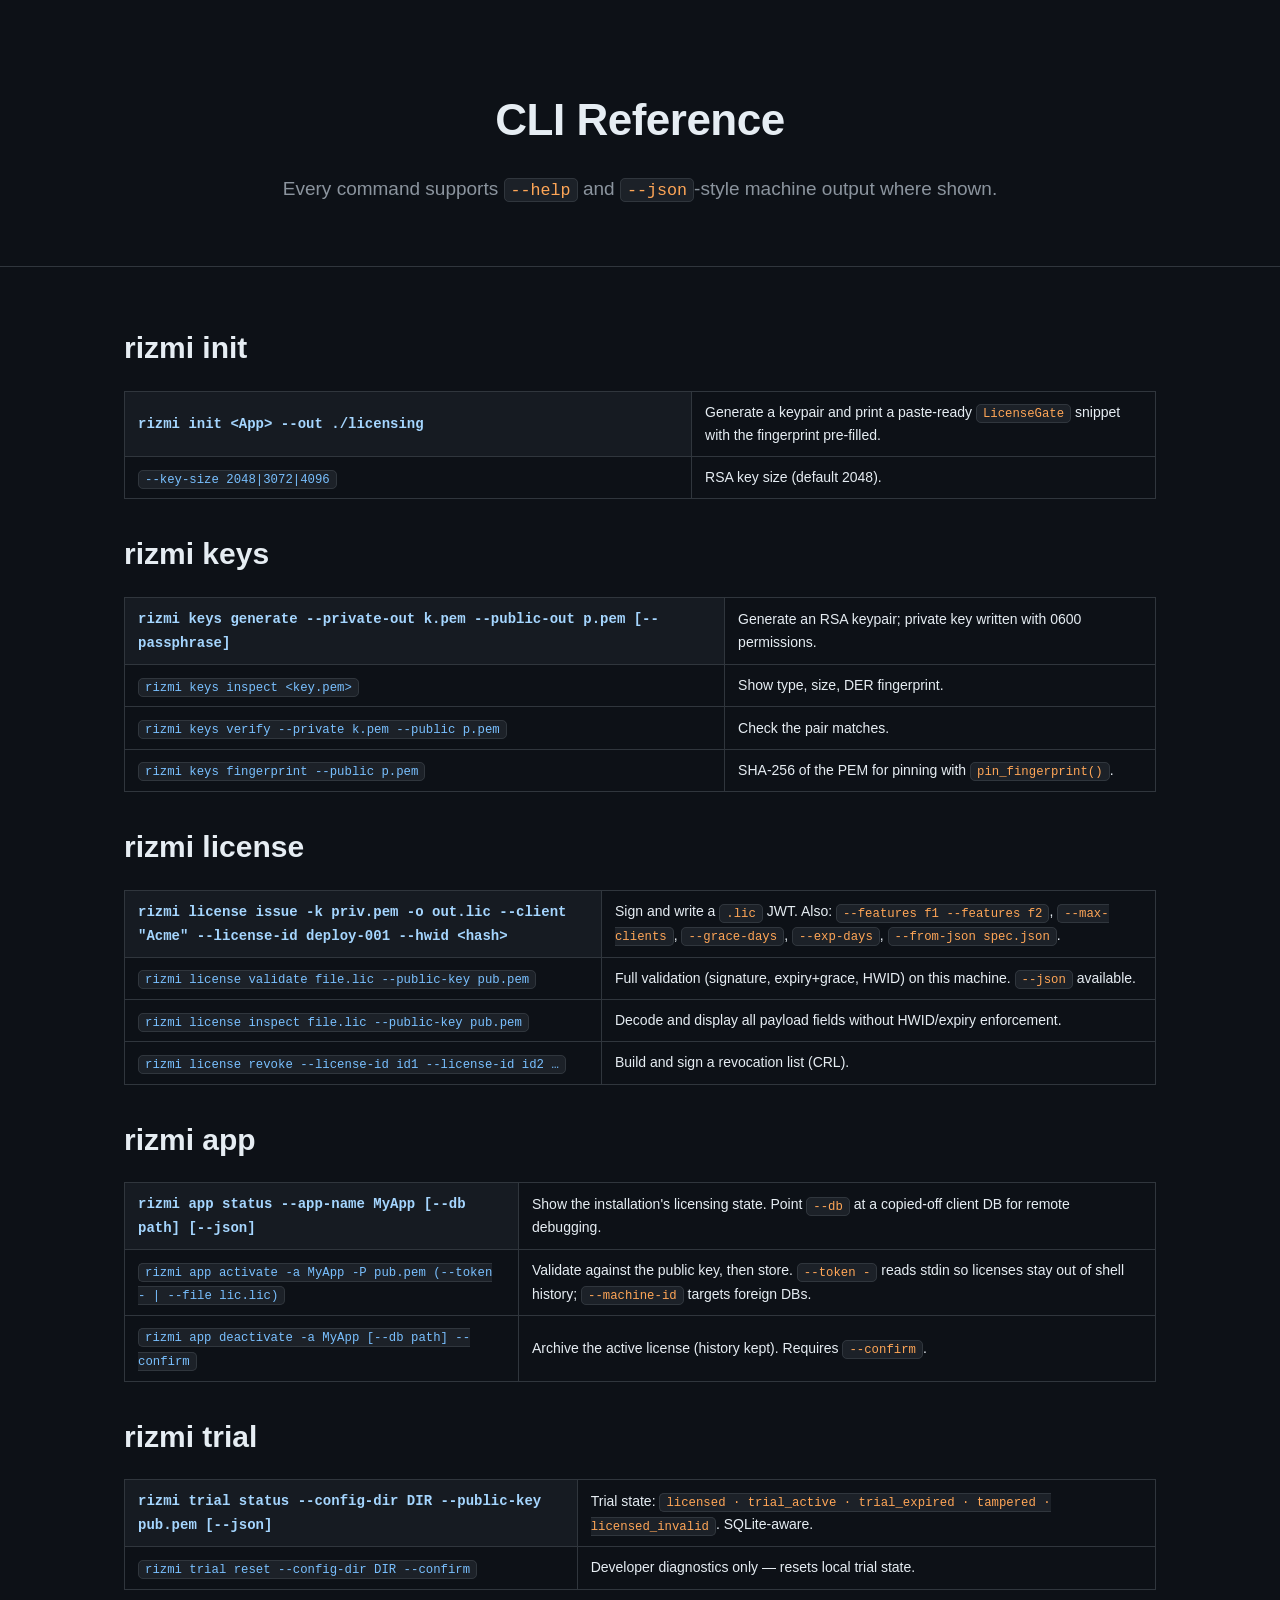
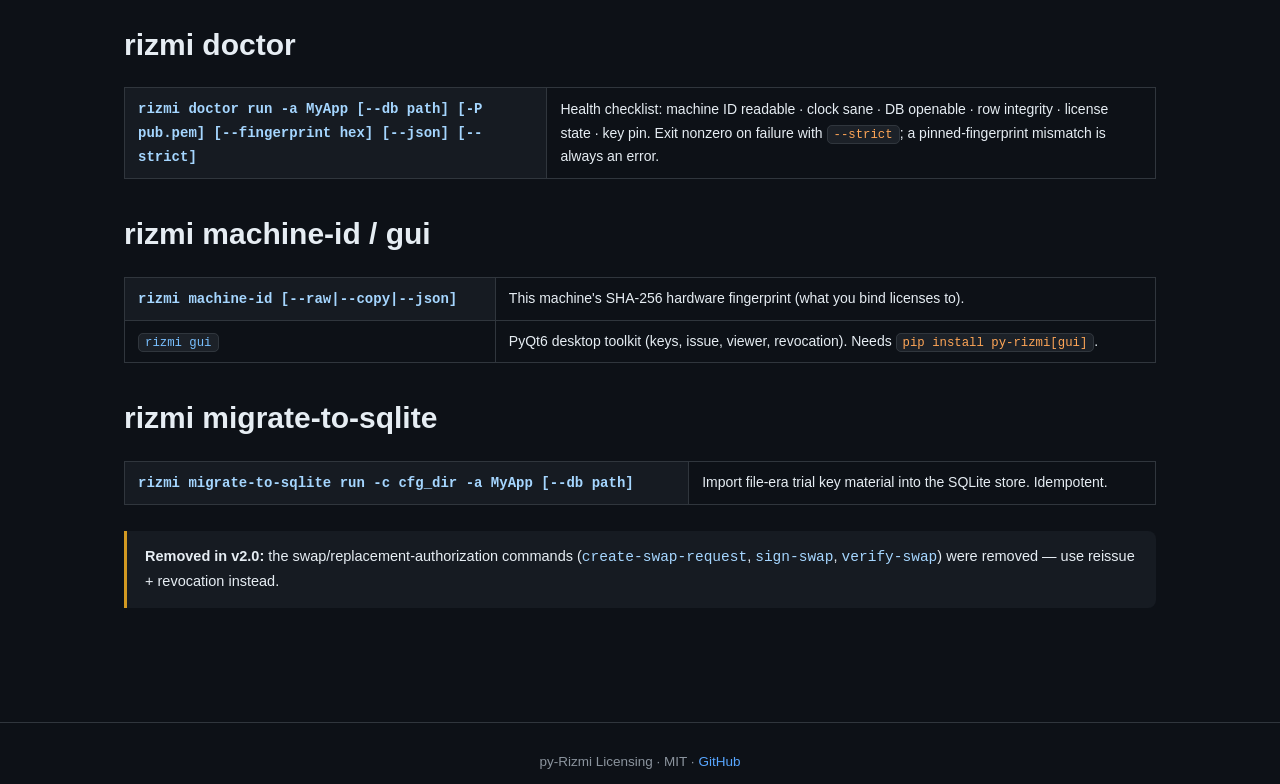
==== docs/site/cli.html @ 98a6d1af "docs: pro documentation site (GitHub Pages) + DX-era README - docs/site: index (features/hero), quic" ====
<!DOCTYPE html>
<html lang="en">
<head>
<meta charset="utf-8">
<meta name="viewport" content="width=device-width, initial-scale=1">
<title>CLI Reference — py-Rizmi</title>
<link rel="stylesheet" href="assets/style.css">
</head>
<body>
<script src="assets/header.js"></script>

<section class="hero" style="border-top:none;padding-bottom:30px;">
  <div class="container"><h1>CLI Reference</h1>
  <p class="sub">Every command supports <code>--help</code> and <code>--json</code>-style machine output where shown.</p></div>
</section>

<section><div class="container">

  <h2>rizmi init</h2>
  <table class="doc">
    <tr><th style="width:55%"><code>rizmi init &lt;App&gt; --out ./licensing</code></th><td>Generate a keypair and print a paste-ready <code>LicenseGate</code> snippet with the fingerprint pre-filled.</td></tr>
    <tr><td><code>--key-size 2048|3072|4096</code></td><td>RSA key size (default 2048).</td></tr>
  </table>

  <h2 style="margin-top:30px;">rizmi keys</h2>
  <table class="doc">
    <tr><th><code>rizmi keys generate --private-out k.pem --public-out p.pem [--passphrase]</code></th><td>Generate an RSA keypair; private key written with 0600 permissions.</td></tr>
    <tr><td><code>rizmi keys inspect &lt;key.pem&gt;</code></td><td>Show type, size, DER fingerprint.</td></tr>
    <tr><td><code>rizmi keys verify --private k.pem --public p.pem</code></td><td>Check the pair matches.</td></tr>
    <tr><td><code>rizmi keys fingerprint --public p.pem</code></td><td>SHA-256 of the PEM for pinning with <code>pin_fingerprint()</code>.</td></tr>
  </table>

  <h2 style="margin-top:30px;">rizmi license</h2>
  <table class="doc">
    <tr><th><code>rizmi license issue -k priv.pem -o out.lic --client "Acme" --license-id deploy-001 --hwid &lt;hash&gt;</code></th><td>Sign and write a <code>.lic</code> JWT. Also: <code>--features f1 --features f2</code>, <code>--max-clients</code>, <code>--grace-days</code>, <code>--exp-days</code>, <code>--from-json spec.json</code>.</td></tr>
    <tr><td><code>rizmi license validate file.lic --public-key pub.pem</code></td><td>Full validation (signature, expiry+grace, HWID) on this machine. <code>--json</code> available.</td></tr>
    <tr><td><code>rizmi license inspect file.lic --public-key pub.pem</code></td><td>Decode and display all payload fields without HWID/expiry enforcement.</td></tr>
    <tr><td><code>rizmi license revoke --license-id id1 --license-id id2 …</code></td><td>Build and sign a revocation list (CRL).</td></tr>
  </table>

  <h2 style="margin-top:30px;">rizmi app</h2>
  <table class="doc">
    <tr><th><code>rizmi app status --app-name MyApp [--db path] [--json]</code></th><td>Show the installation's licensing state. Point <code>--db</code> at a copied-off client DB for remote debugging.</td></tr>
    <tr><td><code>rizmi app activate -a MyApp -P pub.pem (--token - | --file lic.lic)</code></td><td>Validate against the public key, then store. <code>--token -</code> reads stdin so licenses stay out of shell history; <code>--machine-id</code> targets foreign DBs.</td></tr>
    <tr><td><code>rizmi app deactivate -a MyApp [--db path] --confirm</code></td><td>Archive the active license (history kept). Requires <code>--confirm</code>.</td></tr>
  </table>

  <h2 style="margin-top:30px;">rizmi trial</h2>
  <table class="doc">
    <tr><th><code>rizmi trial status --config-dir DIR --public-key pub.pem [--json]</code></th><td>Trial state: <code>licensed · trial_active · trial_expired · tampered · licensed_invalid</code>. SQLite-aware.</td></tr>
    <tr><td><code>rizmi trial reset --config-dir DIR --confirm</code></td><td>Developer diagnostics only — resets local trial state.</td></tr>
  </table>

  <h2 style="margin-top:30px;">rizmi doctor</h2>
  <table class="doc">
    <tr><th><code>rizmi doctor run -a MyApp [--db path] [-P pub.pem] [--fingerprint hex] [--json] [--strict]</code></th><td>Health checklist: machine ID readable · clock sane · DB openable · row integrity · license state · key pin. Exit nonzero on failure with <code>--strict</code>; a pinned-fingerprint mismatch is always an error.</td></tr>
  </table>

  <h2 style="margin-top:30px;">rizmi machine-id / gui</h2>
  <table class="doc">
    <tr><th><code>rizmi machine-id [--raw|--copy|--json]</code></th><td>This machine's SHA-256 hardware fingerprint (what you bind licenses to).</td></tr>
    <tr><td><code>rizmi gui</code></td><td>PyQt6 desktop toolkit (keys, issue, viewer, revocation). Needs <code>pip install py-rizmi[gui]</code>.</td></tr>
  </table>

  <h2 style="margin-top:30px;">rizmi migrate-to-sqlite</h2>
  <table class="doc">
    <tr><th><code>rizmi migrate-to-sqlite run -c cfg_dir -a MyApp [--db path]</code></th><td>Import file-era trial key material into the SQLite store. Idempotent.</td></tr>
  </table>

  <div class="note warn" style="margin-top:26px;"><b>Removed in v2.0:</b> the swap/replacement-authorization commands (<code>create-swap-request</code>, <code>sign-swap</code>, <code>verify-swap</code>) were removed — use reissue + revocation instead.</div>
</div></section>

<footer class="site"><div class="container">py-Rizmi Licensing · MIT · <a href="https://github.com/Ramzi-Hadrouk/py-rizmi">GitHub</a></div></footer>
</body>
</html>
---- docs/site/assets/style.css ----
:root {
  --bg: #0d1117;
  --bg-alt: #161b22;
  --border: #30363d;
  --fg: #e6edf3;
  --muted: #8b949e;
  --accent: #58a6ff;
  --green: #3fb950;
  --red: #f85149;
  --yellow: #d29922;
  --code-bg: #1c2128;
}
* { box-sizing: border-box; margin: 0; padding: 0; }
body {
  font-family: -apple-system, BlinkMacSystemFont, "Segoe UI", Helvetica, Arial, sans-serif;
  background: var(--bg); color: var(--fg); line-height: 1.65;
}
a { color: var(--accent); text-decoration: none; }
a:hover { text-decoration: underline; }
.container { max-width: 1080px; margin: 0 auto; padding: 0 24px; }

/* header */
header.site {
  position: sticky; top: 0; z-index: 10;
  background: rgba(13,17,23,.92); backdrop-filter: blur(8px);
  border-bottom: 1px solid var(--border);
}
header.site .container { display: flex; align-items: center; gap: 24px; height: 62px; }
.logo { font-weight: 700; font-size: 18px; color: var(--fg); }
.logo span { color: var(--accent); }
nav.main { display: flex; gap: 20px; margin-left: auto; flex-wrap: wrap; }
nav.main a { color: var(--muted); font-size: 14px; }
nav.main a:hover, nav.main a.active { color: var(--fg); }
.gh-btn {
  border: 1px solid var(--border); border-radius: 6px; padding: 5px 12px;
  font-size: 13px; color: var(--fg) !important;
}

/* hero */
.hero { padding: 84px 0 64px; text-align: center; }
.hero h1 { font-size: 44px; letter-spacing: -.5px; margin-bottom: 16px; }
.hero h1 em { font-style: normal; color: var(--accent); }
.hero p.sub { font-size: 19px; color: var(--muted); max-width: 720px; margin: 0 auto 32px; }
.badges { display: flex; gap: 10px; justify-content: center; flex-wrap: wrap; margin-bottom: 36px; }
.badge { border: 1px solid var(--border); border-radius: 999px; padding: 4px 14px; font-size: 12.5px; color: var(--muted); }
.btn-row { display: flex; gap: 14px; justify-content: center; flex-wrap: wrap; }
.btn { border-radius: 8px; padding: 11px 22px; font-weight: 600; font-size: 15px; }
.btn.primary { background: var(--accent); color: #0d1117; }
.btn.ghost { border: 1px solid var(--border); color: var(--fg); }

/* sections */
section { padding: 56px 0; border-top: 1px solid var(--border); }
section h2 { font-size: 30px; margin-bottom: 10px; }
section p.lead { color: var(--muted); font-size: 16.5px; max-width: 760px; margin-bottom: 34px; }
.grid { display: grid; grid-template-columns: repeat(auto-fit, minmax(280px, 1fr)); gap: 18px; }
.card {
  background: var(--bg-alt); border: 1px solid var(--border);
  border-radius: 12px; padding: 22px;
}
.card h3 { font-size: 16.5px; margin-bottom: 8px; }
.card h3 .ico { margin-right: 8px; }
.card p { color: var(--muted); font-size: 14px; }
.card code { font-size: 12.5px; }

/* code */
pre {
  background: var(--code-bg); border: 1px solid var(--border); border-radius: 10px;
  padding: 18px 20px; overflow-x: auto; margin: 14px 0;
  font-size: 13.5px; line-height: 1.55;
}
code {
  font-family: ui-monospace, SFMono-Regular, "SF Mono", Menlo, Consolas, monospace;
  color: #a5d6ff;
}
.inline-code code, td code, li code, p code {
  background: var(--code-bg); border: 1px solid var(--border);
  border-radius: 5px; padding: 1.5px 6px; font-size: .88em; color: #ffa657;
}

/* tables */
table.doc { width: 100%; border-collapse: collapse; margin: 18px 0; font-size: 14px; }
table.doc th, table.doc td { border: 1px solid var(--border); padding: 9px 13px; text-align: left; }
table.doc th { background: var(--bg-alt); }
table.doc td:first-child code { color: #79c0ff; }

/* callouts */
.note {
  border-left: 3px solid var(--accent); background: var(--bg-alt);
  padding: 14px 18px; border-radius: 0 8px 8px 0; margin: 18px 0; font-size: 14.5px;
}
.warn { border-left-color: var(--yellow); }

footer.site {
  border-top: 1px solid var(--border); padding: 28px 0; margin-top: 40px;
  color: var(--muted); font-size: 13.5px; text-align: center;
}
@media (max-width: 720px) {
  .hero h1 { font-size: 32px; }
  nav.main { display: none; }
}
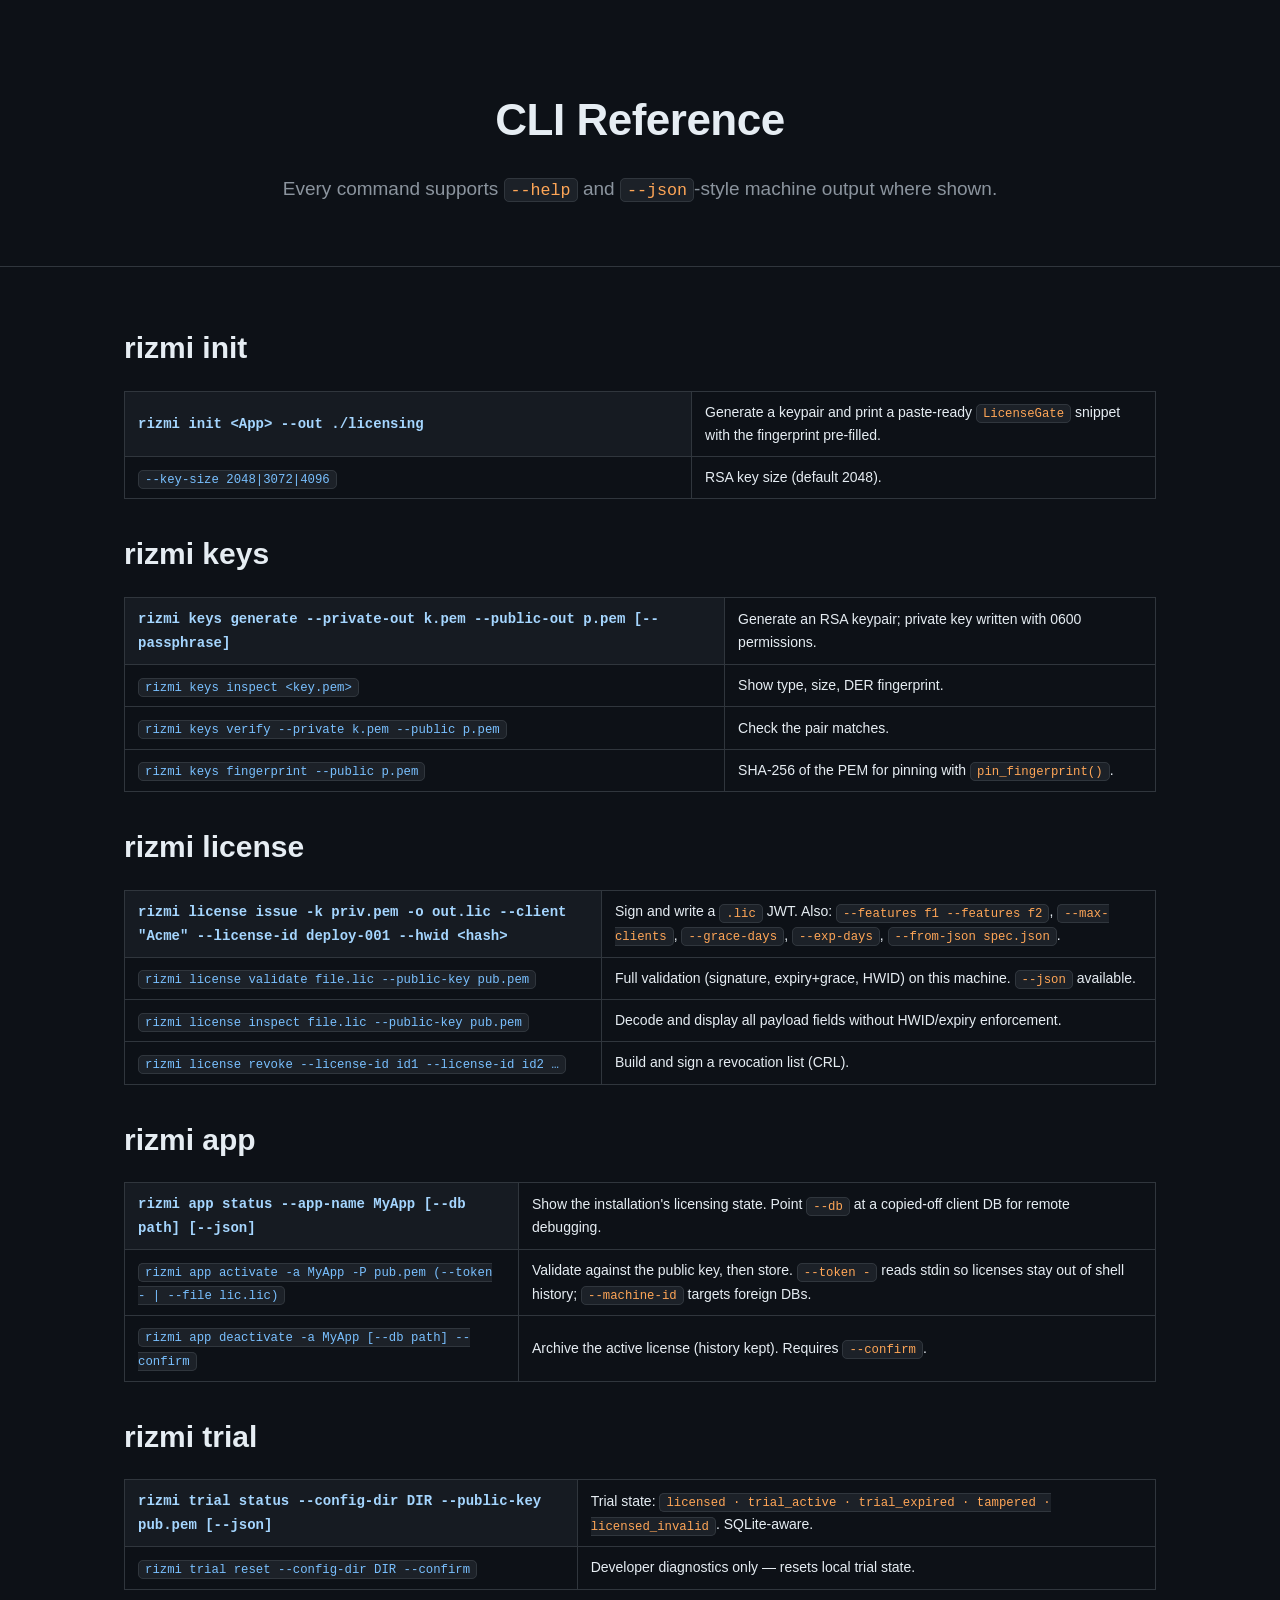
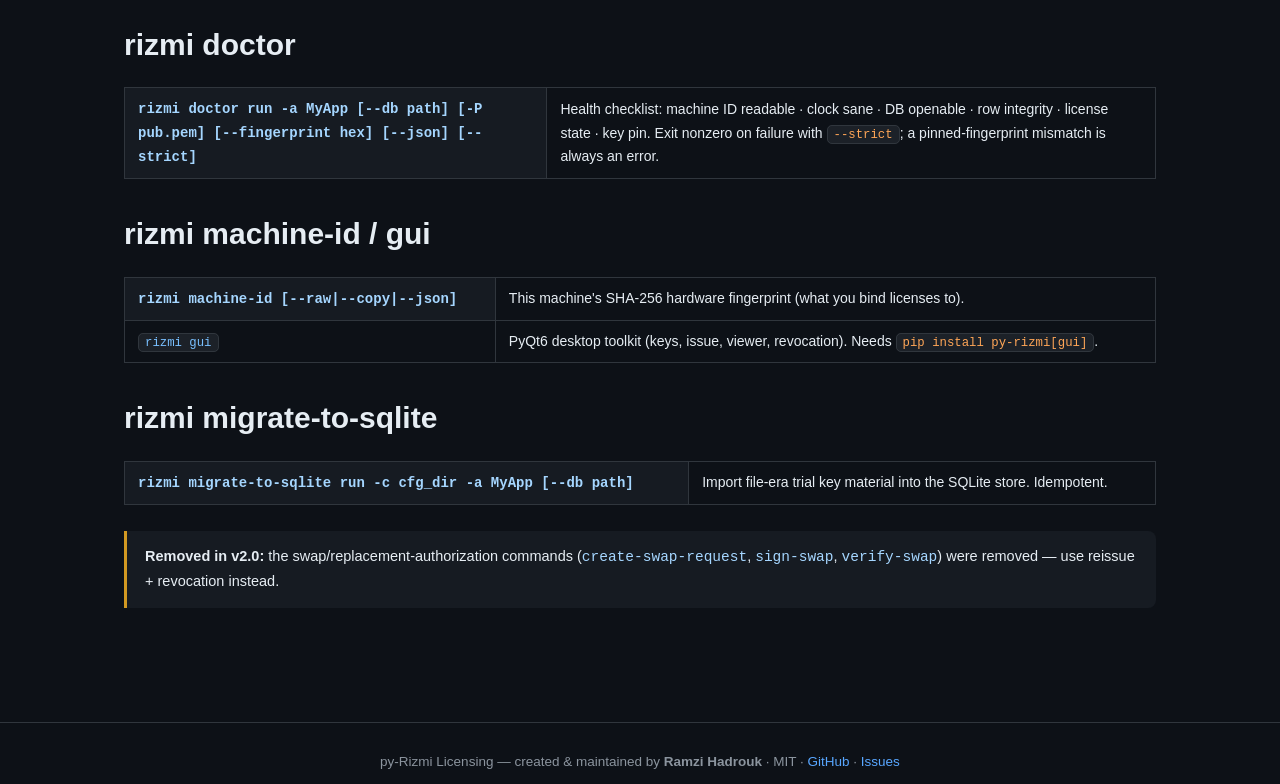
==== commit a42d0e12: "fix(ci+docs): Nuitka --output-dir= glued form; SEO attribution + Pages indexing - newer Nuitka requi" ====
--- a/docs/site/cli.html
+++ b/docs/site/cli.html
@@ -5,6 +5,31 @@
 <meta name="viewport" content="width=device-width, initial-scale=1">
 <title>CLI Reference — py-Rizmi</title>
 <link rel="stylesheet" href="assets/style.css">
+<meta name="author" content="Ramzi Hadrouk">
+<meta name="copyright" content="&copy; 2026 Ramzi Hadrouk">
+<meta name="creator" content="Ramzi Hadrouk">
+<meta name="publisher" content="Ramzi Hadrouk">
+<meta property="og:type" content="website">
+<meta property="og:title" content="CLI Reference — py-Rizmi">
+<meta property="og:description" content="Offline-first licensing for Python apps by Ramzi Hadrouk — signed, hardware-bound, SQLite-backed.">
+<meta name="twitter:card" content="summary">
+<script type="application/ld+json">
+{
+  "@context": "https://schema.org",
+  "@type": "SoftwareApplication",
+  "name": "py-Rizmi Licensing",
+  "operatingSystem": "Linux, macOS, Windows",
+  "applicationCategory": "DeveloperApplication",
+  "description": "Offline-first licensing toolkit for Python applications: RSA-signed, hardware-bound licenses with tamper-evident SQLite state.",
+  "author": {
+    "@type": "Person",
+    "name": "Ramzi Hadrouk",
+    "url": "https://github.com/Ramzi-Hadrouk"
+  },
+  "license": "https://opensource.org/licenses/MIT",
+  "codeRepository": "https://github.com/Ramzi-Hadrouk/py-rizmi"
+}
+</script>
 </head>
 <body>
 <script src="assets/header.js"></script>
@@ -70,6 +95,6 @@
   <div class="note warn" style="margin-top:26px;"><b>Removed in v2.0:</b> the swap/replacement-authorization commands (<code>create-swap-request</code>, <code>sign-swap</code>, <code>verify-swap</code>) were removed — use reissue + revocation instead.</div>
 </div></section>
 
-<footer class="site"><div class="container">py-Rizmi Licensing · MIT · <a href="https://github.com/Ramzi-Hadrouk/py-rizmi">GitHub</a></div></footer>
+<footer class="site"><div class="container">py-Rizmi Licensing — created &amp; maintained by <b>Ramzi Hadrouk</b> · MIT · <a href="https://github.com/Ramzi-Hadrouk/py-rizmi">GitHub</a> · <a href="https://github.com/Ramzi-Hadrouk/py-rizmi/issues">Issues</a></div></footer>
 </body>
 </html>
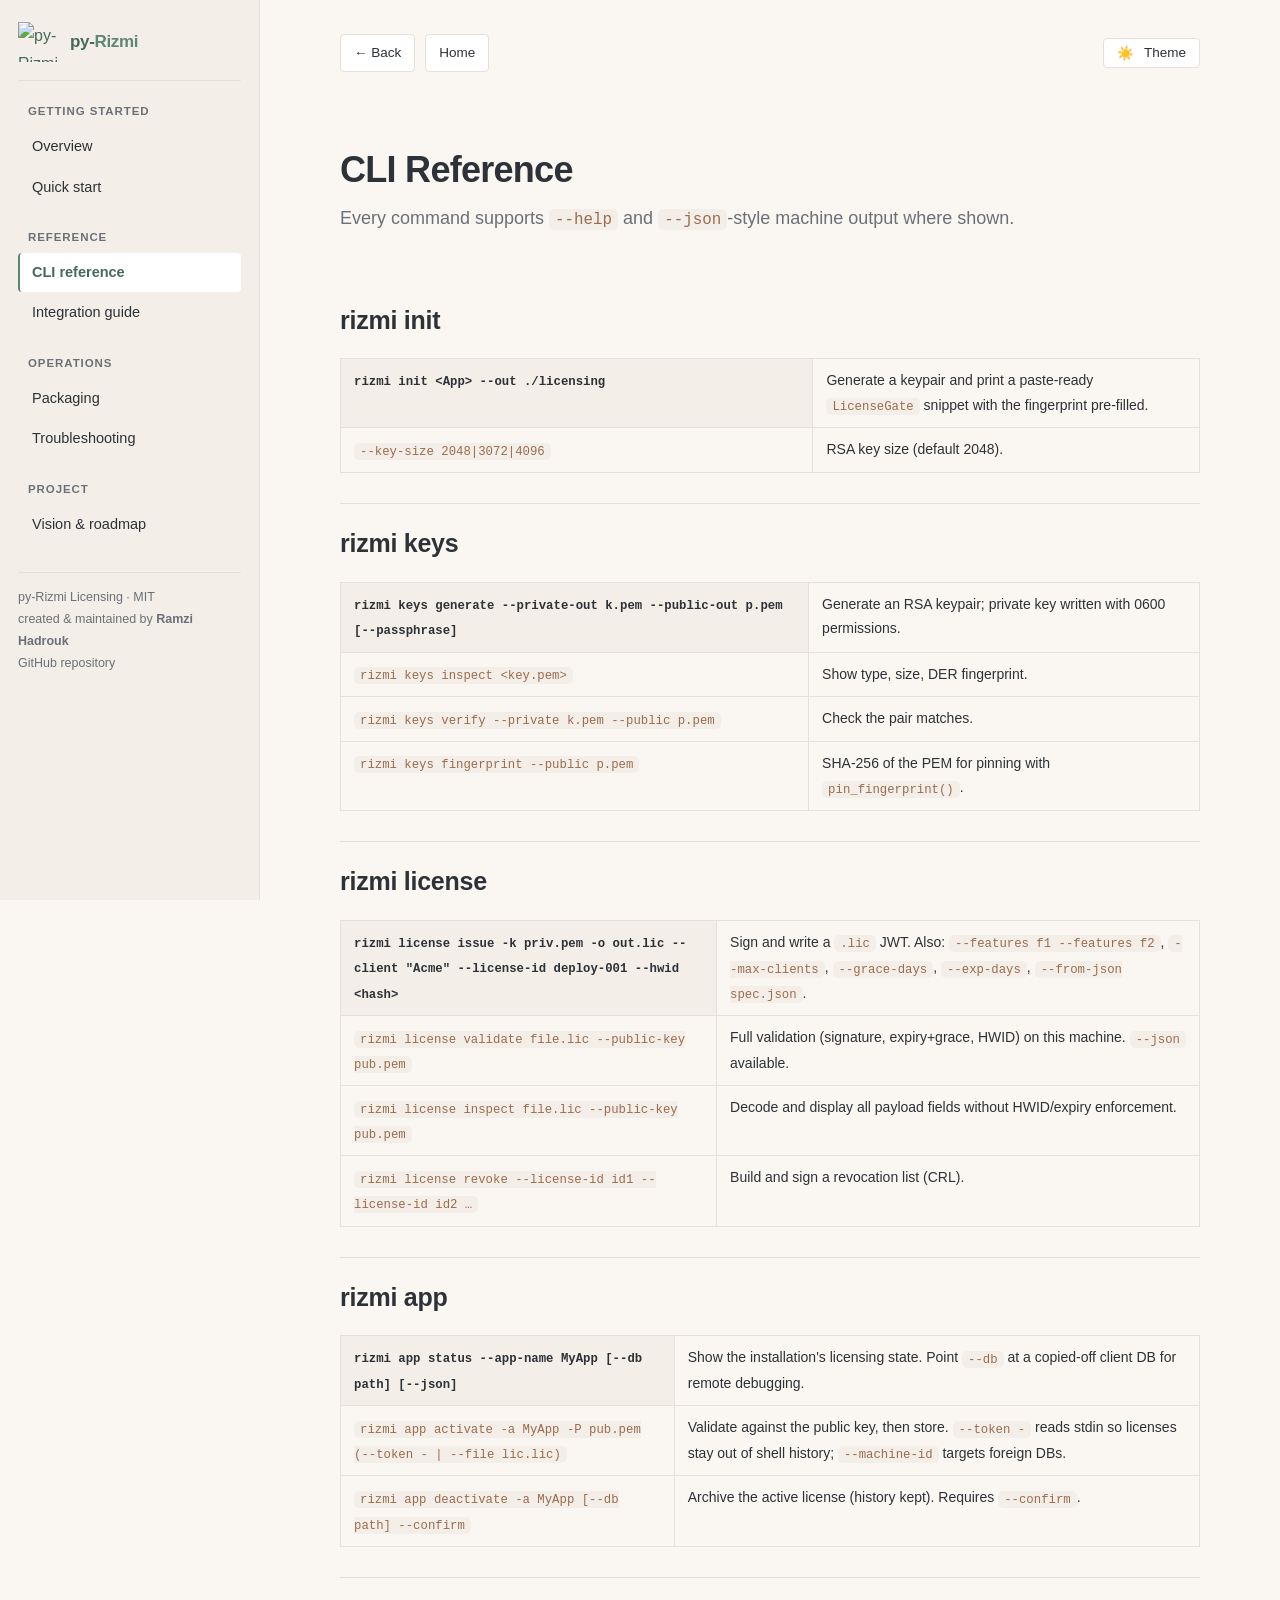
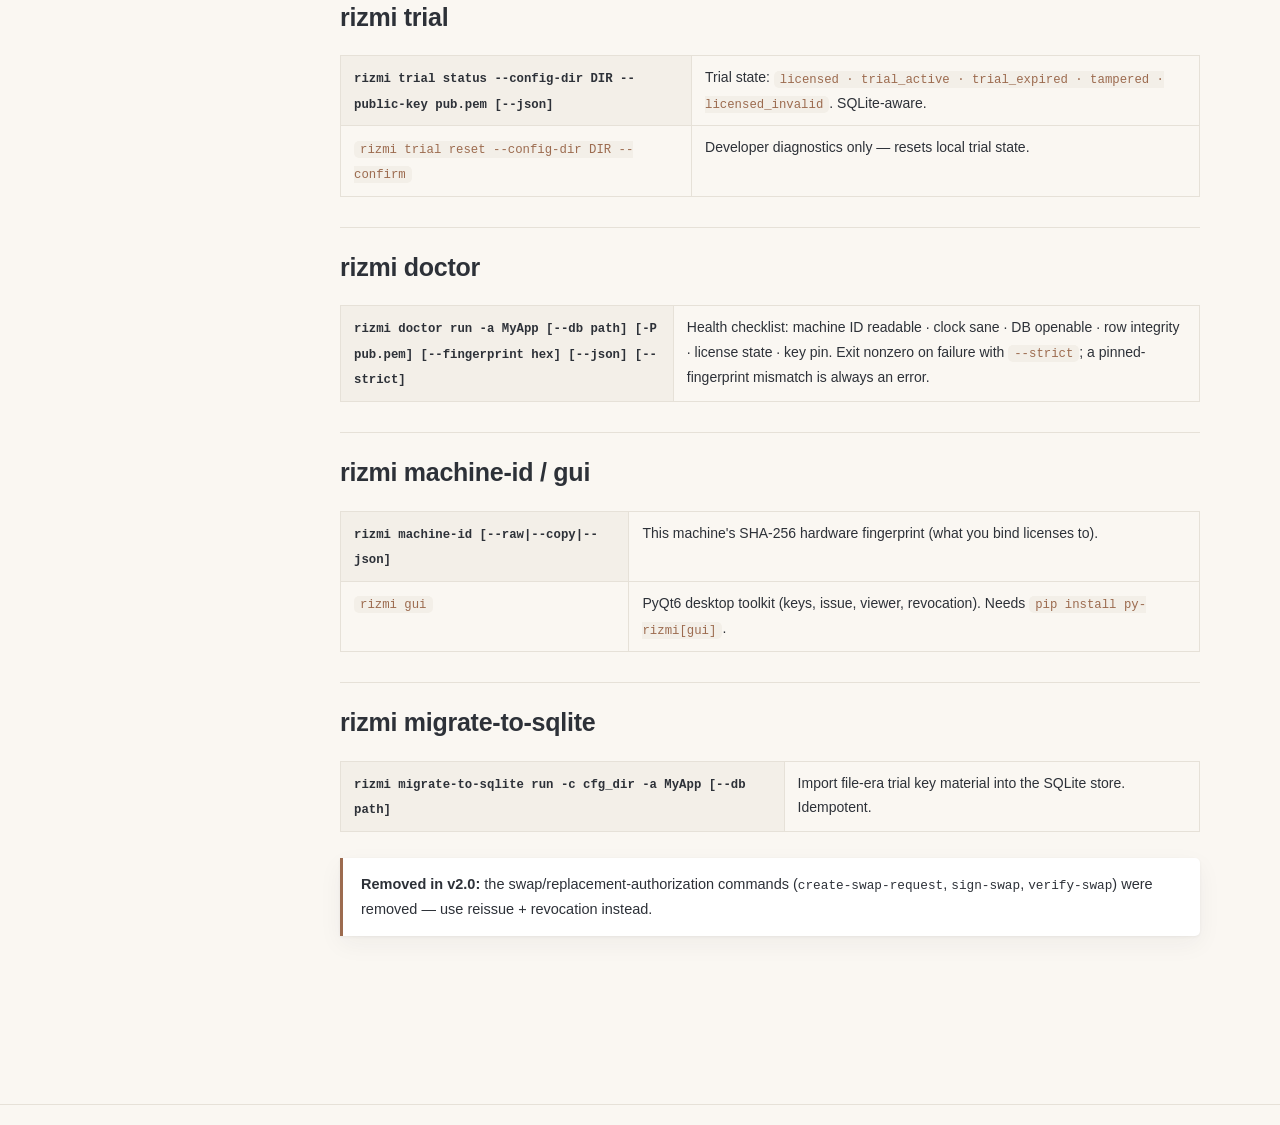
==== commit 0d15e43a: "feat(site): paper-and-sage redesign — sidebar nav, light/dark themes, logo - left sidebar with group" ====
--- a/docs/site/cli.html
+++ b/docs/site/cli.html
@@ -4,6 +4,8 @@
 <meta charset="utf-8">
 <meta name="viewport" content="width=device-width, initial-scale=1">
 <title>CLI Reference — py-Rizmi</title>
+<script>(function(){try{var t=localStorage.getItem("rz-theme");if(t==="dark")document.documentElement.setAttribute("data-theme","dark");}catch(e){}})();</script>
+<link rel="icon" type="image/png" href="assets/favicon.png">
 <link rel="stylesheet" href="assets/style.css">
 <meta name="author" content="Ramzi Hadrouk">
 <meta name="copyright" content="&copy; 2026 Ramzi Hadrouk">
@@ -32,14 +34,18 @@
 </script>
 </head>
 <body>
-<script src="assets/header.js"></script>
-
-<section class="hero" style="border-top:none;padding-bottom:30px;">
-  <div class="container"><h1>CLI Reference</h1>
+<div id="site-chrome"></div>
+<div class="shell">
+  <aside class="sidebar"></aside>
+  <main class="content"><div class="content-inner">
+<div class="topbar">
+      <button class="hamburger" aria-label="Menu">&#9776;</button>
+    </div>
+<div class="hero"><h1>CLI Reference</h1>
   <p class="sub">Every command supports <code>--help</code> and <code>--json</code>-style machine output where shown.</p></div>
 </section>
 
-<section><div class="container">
+<div>
 
   <h2>rizmi init</h2>
   <table class="doc">
@@ -93,8 +99,11 @@
   </table>
 
   <div class="note warn" style="margin-top:26px;"><b>Removed in v2.0:</b> the swap/replacement-authorization commands (<code>create-swap-request</code>, <code>sign-swap</code>, <code>verify-swap</code>) were removed — use reissue + revocation instead.</div>
-</div></section>
+</div>
 
+</div></main>
+</div>
 <footer class="site"><div class="container">py-Rizmi Licensing — created &amp; maintained by <b>Ramzi Hadrouk</b> · MIT · <a href="https://github.com/Ramzi-Hadrouk/py-rizmi">GitHub</a> · <a href="https://github.com/Ramzi-Hadrouk/py-rizmi/issues">Issues</a></div></footer>
+<script src="assets/layout.js"></script>
 </body>
 </html>
--- a/docs/site/assets/style.css
+++ b/docs/site/assets/style.css
@@ -1,100 +1,238 @@
+/* ============================================================
+   py-Rizmi docs — "Paper & Sage"
+   Light (paper page) default · dark study via [data-theme=dark]
+   ============================================================ */
+
 :root {
-  --bg: #0d1117;
-  --bg-alt: #161b22;
-  --border: #30363d;
-  --fg: #e6edf3;
-  --muted: #8b949e;
-  --accent: #58a6ff;
-  --green: #3fb950;
-  --red: #f85149;
-  --yellow: #d29922;
-  --code-bg: #1c2128;
-}
+  /* paper page */
+  --bg: #faf7f2;
+  --bg-alt: #ffffff;
+  --bg-inset: #f3efe8;
+  --fg: #2d3138;
+  --muted: #6b7078;
+  --border: #e6e1d8;
+
+  /* sage + sienna accents */
+  --accent: #5f8575;
+  --accent-strong: #46695b;
+  --highlight: #9c6b4f;
+
+  /* code panels stay dark in both themes */
+  --code-bg: #282c34;
+  --code-fg: #dcdfe4;
+
+  --shadow: 0 1px 3px rgba(45, 49, 56, .06), 0 8px 24px rgba(45, 49, 56, .05);
+  --sidebar-w: 260px;
+}
+
+[data-theme="dark"] {
+  --bg: #1e2126;
+  --bg-alt: #262a30;
+  --bg-inset: #22262b;
+  --fg: #dde1e6;
+  --muted: #9aa1ab;
+  --border: #33383f;
+  --accent: #7ea899;
+  --accent-strong: #93bdb0;
+  --highlight: #c49a82;
+  --shadow: none;
+}
+
 * { box-sizing: border-box; margin: 0; padding: 0; }
+
+html { scroll-behavior: smooth; }
+
 body {
   font-family: -apple-system, BlinkMacSystemFont, "Segoe UI", Helvetica, Arial, sans-serif;
-  background: var(--bg); color: var(--fg); line-height: 1.65;
-}
-a { color: var(--accent); text-decoration: none; }
+  background: var(--bg);
+  color: var(--fg);
+  line-height: 1.75;
+  transition: background .25s ease, color .25s ease;
+}
+
+a { color: var(--accent-strong); text-decoration: none; }
 a:hover { text-decoration: underline; }
-.container { max-width: 1080px; margin: 0 auto; padding: 0 24px; }
-
-/* header */
-header.site {
-  position: sticky; top: 0; z-index: 10;
-  background: rgba(13,17,23,.92); backdrop-filter: blur(8px);
+:focus-visible { outline: 2px solid var(--accent); outline-offset: 2px; }
+
+/* ── shell layout ─────────────────────────────────────────── */
+.shell { display: flex; min-height: 100vh; }
+
+.sidebar {
+  position: fixed; inset: 0 auto 0 0;
+  width: var(--sidebar-w);
+  background: var(--bg-inset);
+  border-right: 1px solid var(--border);
+  padding: 22px 18px;
+  overflow-y: auto;
+}
+
+.content {
+  flex: 1;
+  margin-left: var(--sidebar-w);
+  padding: 34px 44px 80px;
+}
+.content-inner { max-width: 860px; margin: 0 auto; }
+
+/* ── sidebar ──────────────────────────────────────────────── */
+.brand {
+  display: flex; align-items: center; gap: 12px;
+  padding-bottom: 18px; margin-bottom: 14px;
   border-bottom: 1px solid var(--border);
 }
-header.site .container { display: flex; align-items: center; gap: 24px; height: 62px; }
-.logo { font-weight: 700; font-size: 18px; color: var(--fg); }
-.logo span { color: var(--accent); }
-nav.main { display: flex; gap: 20px; margin-left: auto; flex-wrap: wrap; }
-nav.main a { color: var(--muted); font-size: 14px; }
-nav.main a:hover, nav.main a.active { color: var(--fg); }
-.gh-btn {
-  border: 1px solid var(--border); border-radius: 6px; padding: 5px 12px;
-  font-size: 13px; color: var(--fg) !important;
-}
-
-/* hero */
-.hero { padding: 84px 0 64px; text-align: center; }
-.hero h1 { font-size: 44px; letter-spacing: -.5px; margin-bottom: 16px; }
-.hero h1 em { font-style: normal; color: var(--accent); }
-.hero p.sub { font-size: 19px; color: var(--muted); max-width: 720px; margin: 0 auto 32px; }
-.badges { display: flex; gap: 10px; justify-content: center; flex-wrap: wrap; margin-bottom: 36px; }
-.badge { border: 1px solid var(--border); border-radius: 999px; padding: 4px 14px; font-size: 12.5px; color: var(--muted); }
-.btn-row { display: flex; gap: 14px; justify-content: center; flex-wrap: wrap; }
-.btn { border-radius: 8px; padding: 11px 22px; font-weight: 600; font-size: 15px; }
-.btn.primary { background: var(--accent); color: #0d1117; }
+.brand img { width: 40px; height: 40px; object-fit: contain; }
+.brand .name { font-weight: 700; font-size: 17px; letter-spacing: -.02em; }
+.brand .name span { color: var(--accent); }
+
+.nav-group { margin-top: 20px; }
+.nav-group h4 {
+  font-size: 11.5px; text-transform: uppercase; letter-spacing: .08em;
+  color: var(--muted); font-weight: 600; margin: 0 10px 6px;
+}
+.nav-group a {
+  display: block; padding: 7px 12px; border-radius: 4px;
+  font-size: 14.5px; color: var(--fg); margin-bottom: 1px;
+  border-left: 2px solid transparent;
+}
+.nav-group a:hover { background: var(--bg-alt); text-decoration: none; }
+.nav-group a.active {
+  background: var(--bg-alt);
+  border-left-color: var(--accent);
+  color: var(--accent-strong); font-weight: 600;
+}
+.sidebar-foot {
+  margin-top: 28px; padding-top: 14px; border-top: 1px solid var(--border);
+  font-size: 12.5px; color: var(--muted);
+}
+.sidebar-foot a { color: var(--muted); }
+
+/* ── topbar ───────────────────────────────────────────────── */
+.topbar {
+  display: flex; align-items: center; gap: 10px;
+  margin-bottom: 30px;
+}
+.topbar a.tb, button.tb {
+  display: inline-flex; align-items: center; gap: 6px;
+  background: var(--bg-alt); border: 1px solid var(--border);
+  border-radius: 4px; padding: 6px 13px;
+  font-size: 13.5px; color: var(--fg); cursor: pointer;
+}
+.topbar a.tb:hover, button.tb:hover { background: var(--bg-inset); text-decoration: none; }
+.topbar .spacer { flex: 1; }
+
+/* ── typography & content ─────────────────────────────────── */
+h1 { font-size: 36px; letter-spacing: -.02em; line-height: 1.2; margin-bottom: 12px; }
+h2 {
+  font-size: 25px; letter-spacing: -.01em; margin: 42px 0 12px;
+  padding-top: 18px; border-top: 1px solid var(--border);
+}
+h2:first-of-type { border-top: none; padding-top: 0; }
+h3 { font-size: 17.5px; margin: 24px 0 8px; }
+p.lead { font-size: 17.5px; color: var(--muted); max-width: 720px; margin-bottom: 26px; }
+p { margin-bottom: 12px; }
+
+.kicker {
+  font-family: ui-monospace, Menlo, Consolas, monospace;
+  font-size: 12px; letter-spacing: .12em; text-transform: uppercase;
+  color: var(--highlight); margin-bottom: 4px;
+}
+
+ul.plain { margin: 10px 0 14px 22px; color: var(--muted); }
+ul.plain li { margin-bottom: 6px; }
+
+/* hero (index) */
+.hero { padding: 46px 0 10px; }
+.hero .flourish {
+  width: 64px; height: 3px; background: var(--accent);
+  border-radius: 2px; margin: 18px 0 22px;
+}
+.hero .sub { font-size: 18px; color: var(--muted); max-width: 700px; }
+.badges { display: flex; gap: 9px; flex-wrap: wrap; margin-bottom: 26px; }
+.badge {
+  border: 1px solid var(--border); background: var(--bg-alt);
+  border-radius: 999px; padding: 4px 14px; font-size: 12.5px; color: var(--muted);
+}
+.btn-row { display: flex; gap: 12px; flex-wrap: wrap; margin-top: 26px; }
+.btn {
+  border-radius: 4px; padding: 11px 21px; font-weight: 600; font-size: 15px;
+}
+.btn.primary { background: var(--accent-strong); color: #fff; }
+.btn.primary:hover { background: var(--accent); text-decoration: none; }
 .btn.ghost { border: 1px solid var(--border); color: var(--fg); }
-
-/* sections */
-section { padding: 56px 0; border-top: 1px solid var(--border); }
-section h2 { font-size: 30px; margin-bottom: 10px; }
-section p.lead { color: var(--muted); font-size: 16.5px; max-width: 760px; margin-bottom: 34px; }
-.grid { display: grid; grid-template-columns: repeat(auto-fit, minmax(280px, 1fr)); gap: 18px; }
+.btn.ghost:hover { background: var(--bg-inset); text-decoration: none; }
+
+/* cards */
+.grid { display: grid; grid-template-columns: repeat(auto-fit, minmax(270px, 1fr)); gap: 16px; margin-top: 22px; }
 .card {
-  background: var(--bg-alt); border: 1px solid var(--border);
-  border-radius: 12px; padding: 22px;
-}
-.card h3 { font-size: 16.5px; margin-bottom: 8px; }
-.card h3 .ico { margin-right: 8px; }
-.card p { color: var(--muted); font-size: 14px; }
-.card code { font-size: 12.5px; }
-
-/* code */
+  background: var(--bg-alt); border-radius: 5px; box-shadow: var(--shadow);
+  padding: 20px 22px; border-left: 3px solid var(--accent);
+}
+.card h3 { margin: 0 0 7px; font-size: 15.5px; }
+.card p { color: var(--muted); font-size: 13.5px; margin: 0; }
+
+/* code blocks — dark terminal panel in BOTH themes */
 pre {
-  background: var(--code-bg); border: 1px solid var(--border); border-radius: 10px;
-  padding: 18px 20px; overflow-x: auto; margin: 14px 0;
-  font-size: 13.5px; line-height: 1.55;
-}
+  position: relative;
+  background: var(--code-bg); color: var(--code-fg);
+  border-radius: 4px; padding: 17px 19px; overflow-x: auto;
+  margin: 15px 0; font-size: 13.5px; line-height: 1.55;
+  box-shadow: var(--shadow);
+}
+pre code { font-family: ui-monospace, SFMono-Regular, Menlo, Consolas, monospace; }
 code {
-  font-family: ui-monospace, SFMono-Regular, "SF Mono", Menlo, Consolas, monospace;
-  color: #a5d6ff;
-}
-.inline-code code, td code, li code, p code {
-  background: var(--code-bg); border: 1px solid var(--border);
-  border-radius: 5px; padding: 1.5px 6px; font-size: .88em; color: #ffa657;
+  font-family: ui-monospace, SFMono-Regular, Menlo, Consolas, monospace;
+  font-size: .88em;
+}
+p code, li code, td code {
+  background: var(--bg-inset); color: var(--highlight);
+  border-radius: 5px; padding: 1.5px 6px;
 }
 
 /* tables */
-table.doc { width: 100%; border-collapse: collapse; margin: 18px 0; font-size: 14px; }
-table.doc th, table.doc td { border: 1px solid var(--border); padding: 9px 13px; text-align: left; }
-table.doc th { background: var(--bg-alt); }
-table.doc td:first-child code { color: #79c0ff; }
+table.doc { width: 100%; border-collapse: collapse; margin: 16px 0; font-size: 14px; }
+table.doc th, table.doc td { border: 1px solid var(--border); padding: 9px 13px; text-align: left; vertical-align: top; }
+table.doc th { background: var(--bg-inset); }
 
 /* callouts */
 .note {
-  border-left: 3px solid var(--accent); background: var(--bg-alt);
-  padding: 14px 18px; border-radius: 0 8px 8px 0; margin: 18px 0; font-size: 14.5px;
-}
-.warn { border-left-color: var(--yellow); }
+  background: var(--bg-alt); box-shadow: var(--shadow);
+  border-left: 3px solid var(--accent); border-radius: 0 5px 5px 0;
+  padding: 14px 18px; margin: 18px 0; font-size: 14.5px;
+}
+.note.warn { border-left-color: var(--highlight); }
 
 footer.site {
-  border-top: 1px solid var(--border); padding: 28px 0; margin-top: 40px;
-  color: var(--muted); font-size: 13.5px; text-align: center;
-}
-@media (max-width: 720px) {
-  .hero h1 { font-size: 32px; }
-  nav.main { display: none; }
-}
+  margin-top: 70px; padding: 24px 0 8px; border-top: 1px solid var(--border);
+  color: var(--muted); font-size: 13px;
+}
+
+/* theme toggle icon */
+#theme-toggle .sun { display: inline; }
+#theme-toggle .moon { display: none; }
+[data-theme="dark"] #theme-toggle .sun { display: none; }
+[data-theme="dark"] #theme-toggle .moon { display: inline; }
+
+.hamburger { display: none; }
+
+/* ── responsive drawer ────────────────────────────────────── */
+@media (max-width: 900px) {
+  .sidebar {
+    transform: translateX(-100%);
+    transition: transform .25s ease;
+    z-index: 30; box-shadow: 0 0 40px rgba(0,0,0,.15);
+  }
+  body.nav-open .sidebar { transform: translateX(0); }
+  .content { margin-left: 0; padding: 22px 20px 70px; }
+  .hamburger {
+    display: inline-flex; cursor: pointer;
+    background: var(--bg-alt); border: 1px solid var(--border);
+    border-radius: 4px; padding: 6px 11px; font-size: 15px;
+  }
+  .topbar { position: sticky; top: 0; z-index: 20; background: var(--bg); padding: 10px 0; }
+  h1 { font-size: 29px; }
+}
+
+@media print {
+  .sidebar, .topbar, footer.site { display: none; }
+  .content { margin: 0; padding: 0; }
+  body { background: #fff; }
+}
